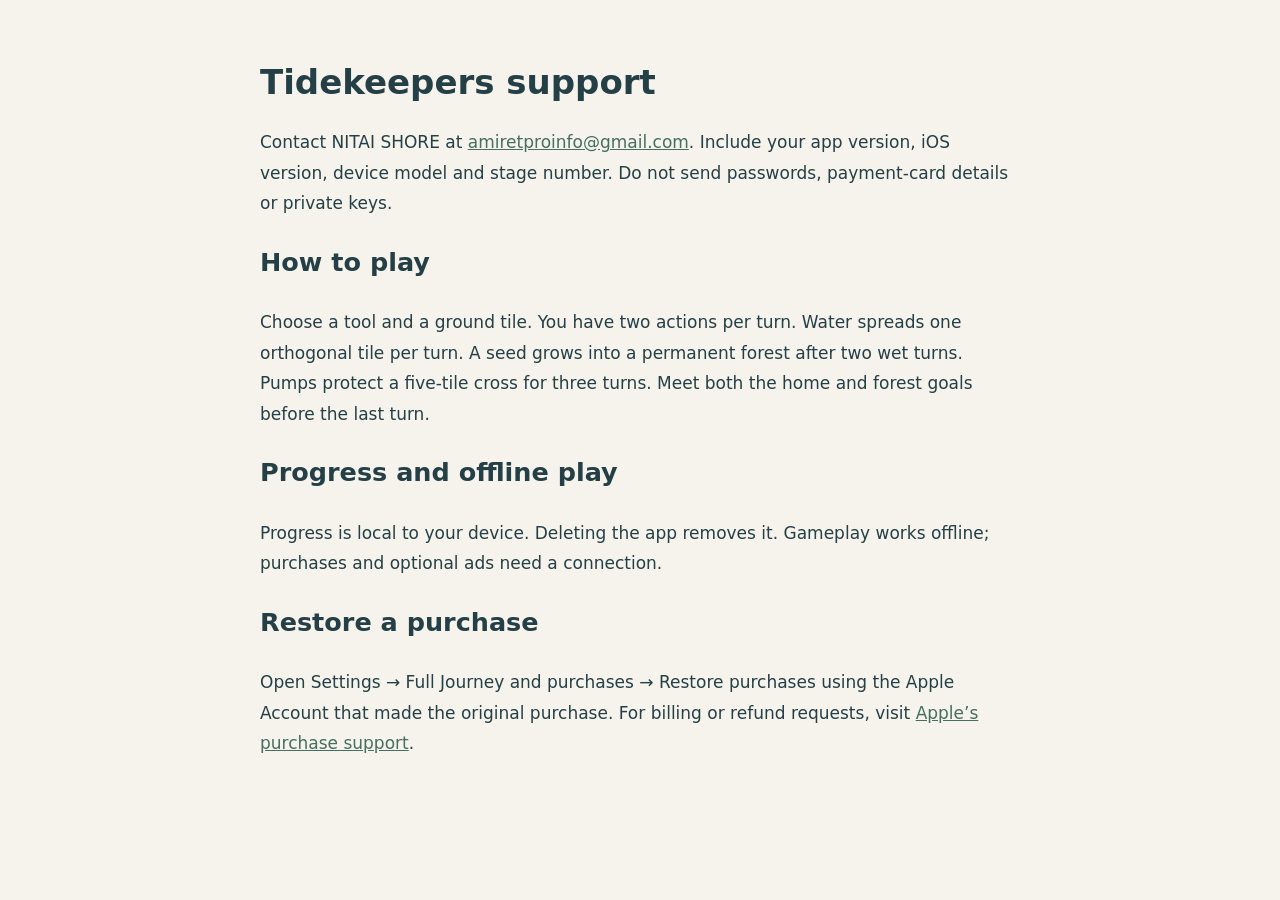
==== tidekeepers/support.html @ 19ca90c5 "Publish Tidekeepers support and native app privacy policy" ====
<!doctype html><html lang="en"><meta charset="utf-8"><meta name="viewport" content="width=device-width,initial-scale=1"><title>Tidekeepers support</title><style>body{max-width:760px;margin:60px auto;padding:0 24px;font:17px/1.8 system-ui;color:#253f46;background:#f5f3ec}a{color:#466e62}h1{line-height:1.3}p{margin:20px 0}</style><main><h1>Tidekeepers support</h1><p>Contact NITAI SHORE at <a href="mailto:amiretproinfo@gmail.com">amiretproinfo@gmail.com</a>. Include your app version, iOS version, device model and stage number. Do not send passwords, payment-card details or private keys.</p><h2>How to play</h2><p>Choose a tool and a ground tile. You have two actions per turn. Water spreads one orthogonal tile per turn. A seed grows into a permanent forest after two wet turns. Pumps protect a five-tile cross for three turns. Meet both the home and forest goals before the last turn.</p><h2>Progress and offline play</h2><p>Progress is local to your device. Deleting the app removes it. Gameplay works offline; purchases and optional ads need a connection.</p><h2>Restore a purchase</h2><p>Open Settings → Full Journey and purchases → Restore purchases using the Apple Account that made the original purchase. For billing or refund requests, visit <a href="https://reportaproblem.apple.com/">Apple’s purchase support</a>.</p></main></html>
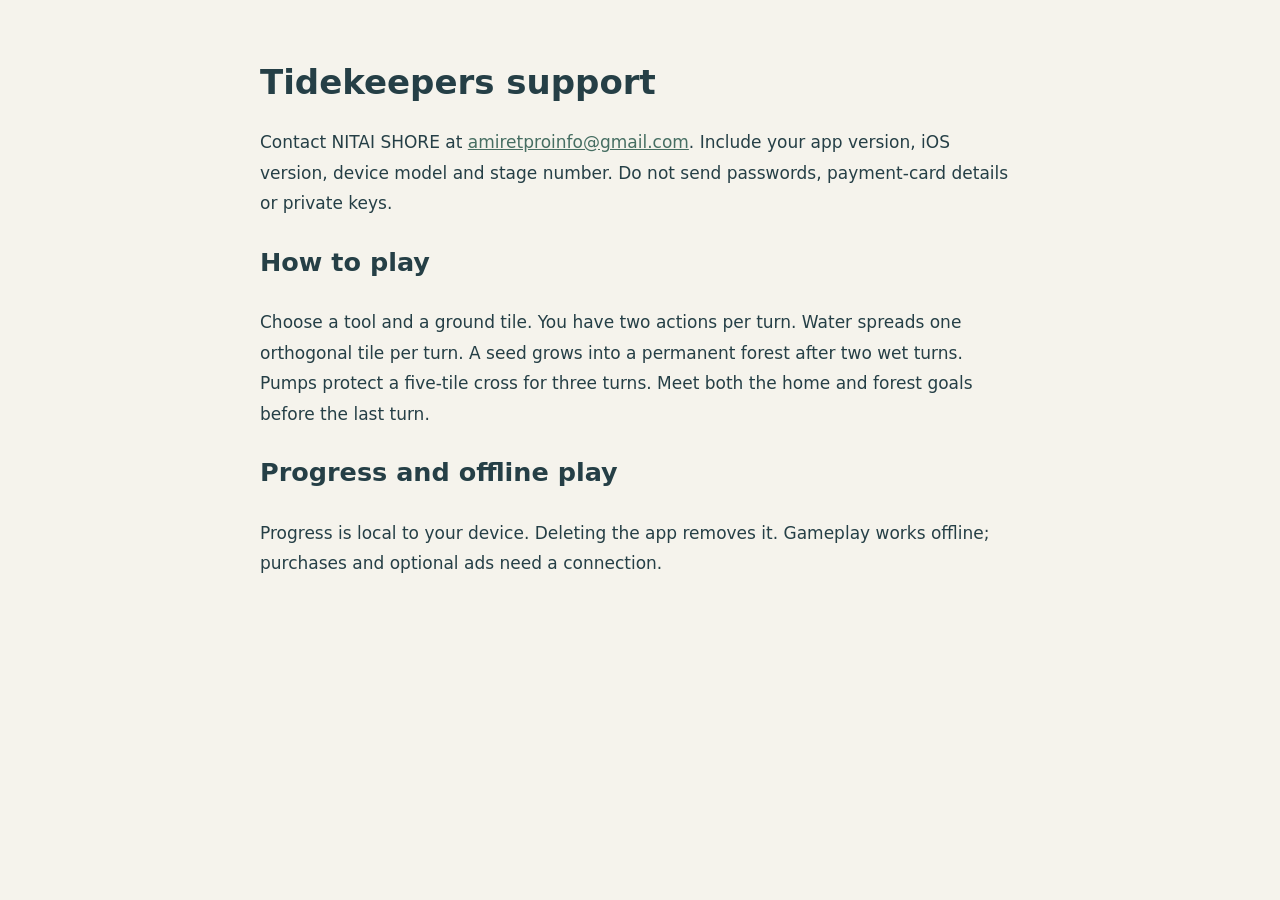
==== commit 7e966e91: "Align Tidekeepers public disclosures with the rewarded-hint edition" ====
--- a/tidekeepers/support.html
+++ b/tidekeepers/support.html
@@ -1 +1 @@
-<!doctype html><html lang="en"><meta charset="utf-8"><meta name="viewport" content="width=device-width,initial-scale=1"><title>Tidekeepers support</title><style>body{max-width:760px;margin:60px auto;padding:0 24px;font:17px/1.8 system-ui;color:#253f46;background:#f5f3ec}a{color:#466e62}h1{line-height:1.3}p{margin:20px 0}</style><main><h1>Tidekeepers support</h1><p>Contact NITAI SHORE at <a href="mailto:amiretproinfo@gmail.com">amiretproinfo@gmail.com</a>. Include your app version, iOS version, device model and stage number. Do not send passwords, payment-card details or private keys.</p><h2>How to play</h2><p>Choose a tool and a ground tile. You have two actions per turn. Water spreads one orthogonal tile per turn. A seed grows into a permanent forest after two wet turns. Pumps protect a five-tile cross for three turns. Meet both the home and forest goals before the last turn.</p><h2>Progress and offline play</h2><p>Progress is local to your device. Deleting the app removes it. Gameplay works offline; purchases and optional ads need a connection.</p><h2>Restore a purchase</h2><p>Open Settings → Full Journey and purchases → Restore purchases using the Apple Account that made the original purchase. For billing or refund requests, visit <a href="https://reportaproblem.apple.com/">Apple’s purchase support</a>.</p></main></html>+<!doctype html><html lang="en"><meta charset="utf-8"><meta name="viewport" content="width=device-width,initial-scale=1"><title>Tidekeepers support</title><style>body{max-width:760px;margin:60px auto;padding:0 24px;font:17px/1.8 system-ui;color:#253f46;background:#f5f3ec}a{color:#466e62}h1{line-height:1.3}p{margin:20px 0}</style><main><h1>Tidekeepers support</h1><p>Contact NITAI SHORE at <a href="mailto:amiretproinfo@gmail.com">amiretproinfo@gmail.com</a>. Include your app version, iOS version, device model and stage number. Do not send passwords, payment-card details or private keys.</p><h2>How to play</h2><p>Choose a tool and a ground tile. You have two actions per turn. Water spreads one orthogonal tile per turn. A seed grows into a permanent forest after two wet turns. Pumps protect a five-tile cross for three turns. Meet both the home and forest goals before the last turn.</p><h2>Progress and offline play</h2><p>Progress is local to your device. Deleting the app removes it. Gameplay works offline; purchases and optional ads need a connection.</p></main></html>
